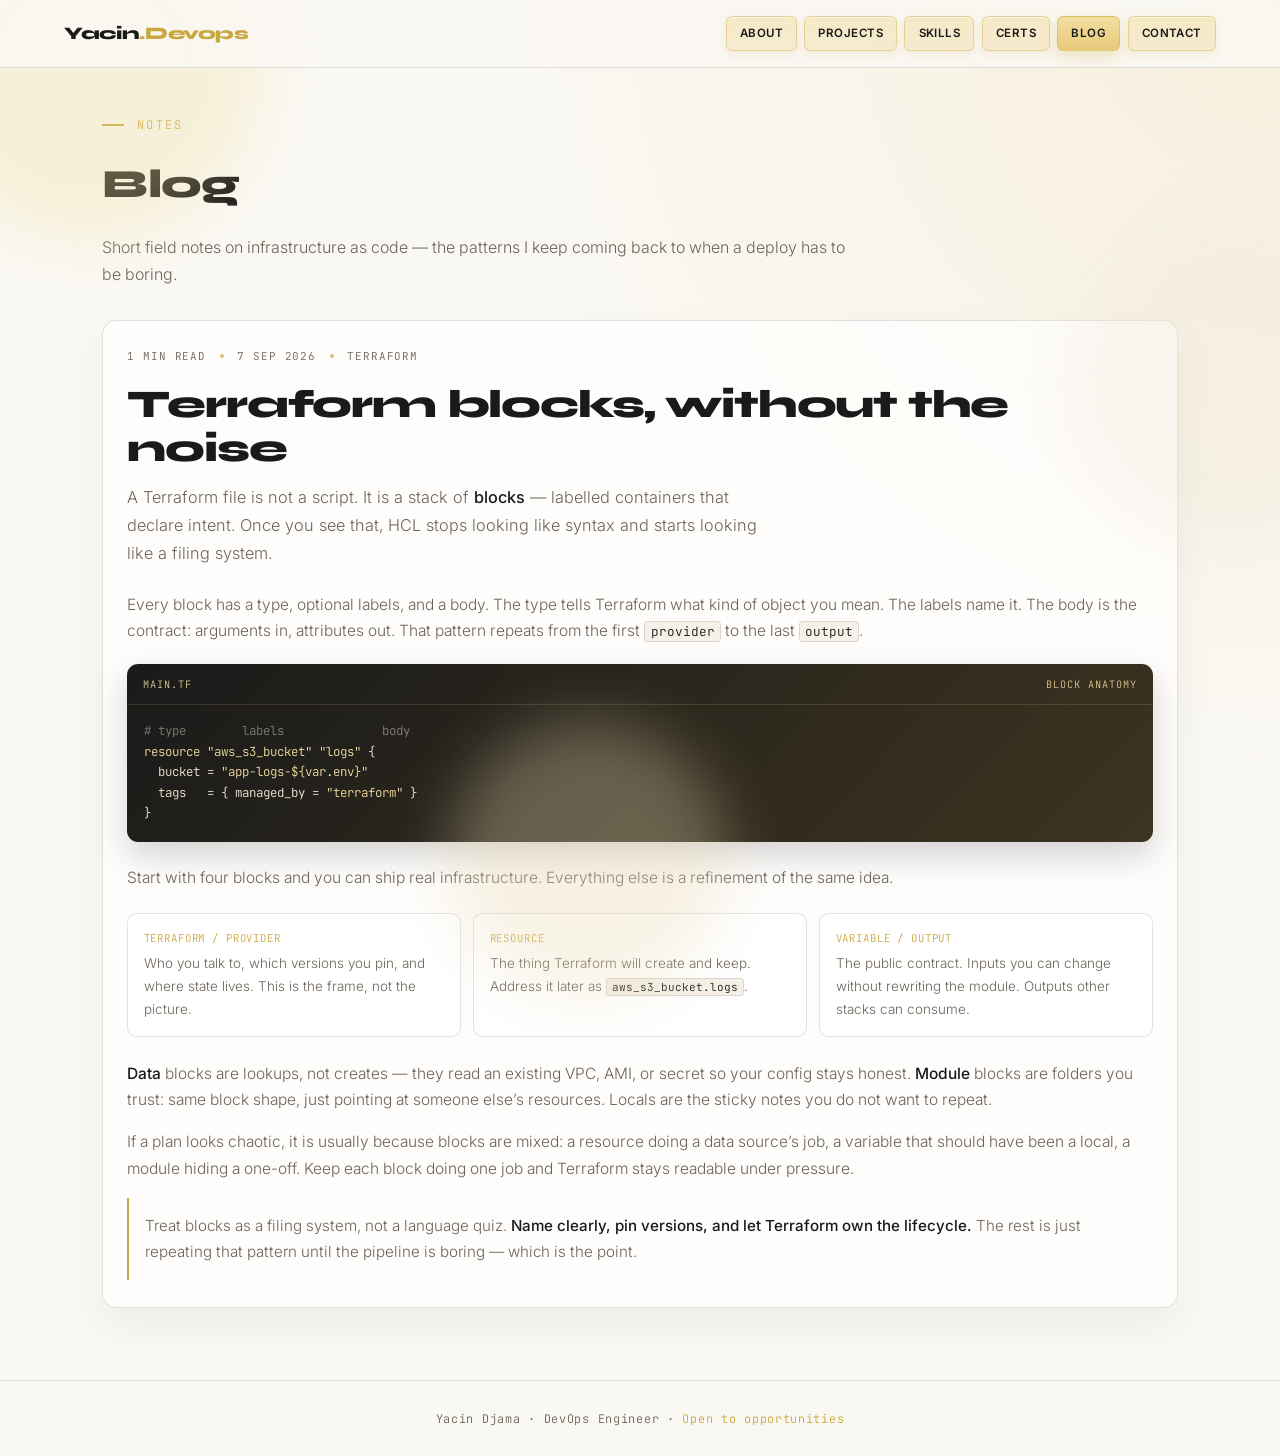
==== blog.html @ f0c5e713 "viewing" ====
<!DOCTYPE html>
<html lang="en">
<head>
<meta charset="UTF-8">
<meta name="viewport" content="width=device-width, initial-scale=1.0">
<title>Terraform Blocks | Yacin Djama</title>
<link rel="preconnect" href="https://fonts.googleapis.com">
<link href="https://fonts.googleapis.com/css2?family=Syne:wght@400;600;700;800&family=Inter:wght@300;400;500;600&family=JetBrains+Mono:wght@400;500&display=swap" rel="stylesheet">
<link rel="stylesheet" href="styles.css">
</head>
<body class="page-blog">

<div class="blob a"></div>
<div class="blob b"></div>
<div class="blob c"></div>

<nav>
  <a class="nav-logo" href="index.html">Yacin<span>.Devops</span></a>
  <ul class="nav-links">
    <li><a href="index.html#about">About</a></li>
    <li><a href="index.html#projects">Projects</a></li>
    <li><a href="index.html#skills">Skills</a></li>
    <li><a href="index.html#certs">Certs</a></li>
    <li><a href="blog.html" class="is-active">Blog</a></li>
    <li><a href="index.html#contact">Contact</a></li>
  </ul>
</nav>

<section id="page">
  <div class="section-inner">
    <div class="section-tag">Notes</div>
    <h2>Blog</h2>
    <p class="section-intro">Short field notes on infrastructure as code — the patterns I keep coming back to when a deploy has to be boring.</p>

    <article class="post-shell">
      <div class="blog-kicker">
        <span>1 min read</span>
        <span class="dot-sep" aria-hidden="true"></span>
        <span>7 Sep 2026</span>
        <span class="dot-sep" aria-hidden="true"></span>
        <span>Terraform</span>
      </div>

      <h1 class="post-title">Terraform blocks, without the noise</h1>
      <p class="post-lede">A Terraform file is not a script. It is a stack of <strong>blocks</strong> — labelled containers that declare intent. Once you see that, HCL stops looking like syntax and starts looking like a filing system.</p>

      <div class="post-body">
        <p>Every block has a type, optional labels, and a body. The type tells Terraform what kind of object you mean. The labels name it. The body is the contract: arguments in, attributes out. That pattern repeats from the first <code>provider</code> to the last <code>output</code>.</p>

        <div class="code-panel">
          <div class="code-panel-bar">
            <span>main.tf</span>
            <span>block anatomy</span>
          </div>
          <pre><span class="cmt"># type        labels              body</span>
<span class="kw">resource</span> <span class="str">"aws_s3_bucket"</span> <span class="str">"logs"</span> {
  bucket = <span class="str">"app-logs-${var.env}"</span>
  tags   = { managed_by = <span class="str">"terraform"</span> }
}</pre>
        </div>

        <p>Start with four blocks and you can ship real infrastructure. Everything else is a refinement of the same idea.</p>
      </div>

      <div class="block-grid">
        <div class="block-card">
          <div class="k">terraform / provider</div>
          <div class="v">Who you talk to, which versions you pin, and where state lives. This is the frame, not the picture.</div>
        </div>
        <div class="block-card">
          <div class="k">resource</div>
          <div class="v">The thing Terraform will create and keep. Address it later as <code>aws_s3_bucket.logs</code>.</div>
        </div>
        <div class="block-card">
          <div class="k">variable / output</div>
          <div class="v">The public contract. Inputs you can change without rewriting the module. Outputs other stacks can consume.</div>
        </div>
      </div>

      <div class="post-body">
        <p><strong>Data</strong> blocks are lookups, not creates — they read an existing VPC, AMI, or secret so your config stays honest. <strong>Module</strong> blocks are folders you trust: same block shape, just pointing at someone else’s resources. Locals are the sticky notes you do not want to repeat.</p>
        <p>If a plan looks chaotic, it is usually because blocks are mixed: a resource doing a data source’s job, a variable that should have been a local, a module hiding a one-off. Keep each block doing one job and Terraform stays readable under pressure.</p>
      </div>

      <p class="post-close">Treat blocks as a filing system, not a language quiz. <strong>Name clearly, pin versions, and let Terraform own the lifecycle.</strong> The rest is just repeating that pattern until the pipeline is boring — which is the point.</p>
    </article>
  </div>
</section>

<footer>
  <div>
    <span>Yacin Djama</span> · DevOps Engineer · <span class="footer-accent">Open to opportunities</span>
  </div>
</footer>

<script>
  const observer = new IntersectionObserver(entries => {
    entries.forEach(entry => {
      if (entry.isIntersecting) entry.target.classList.add('visible');
    });
  }, { threshold: 0.12 });

  document.querySelectorAll('.reveal').forEach(el => observer.observe(el));

  const onScroll = () => {
    const y = window.scrollY || 0;
    document.body.classList.toggle('scrolling', y > 18);
  };

  window.addEventListener('scroll', onScroll, { passive: true });
  onScroll();
</script>
</body>
</html>
---- styles.css ----
:root {
    --tan: #E8C97A;
    --tan-light: #F2DFA0;
    --tan-dark: #C9A840;
    --charcoal: #1A1A1A;
    --charcoal-mid: #2D2D2D;
    --charcoal-soft: #3D3D3D;
    --warm-white: #FAF8F3;
    --cream: #F5F0E8;
    --muted: #6B6459;
    --border: rgba(26,26,26,0.12);
    --border-tan: rgba(232,201,122,0.4);
  }

  * { margin: 0; padding: 0; box-sizing: border-box; }
  html { scroll-behavior: smooth; }

  body {
    background: radial-gradient(circle at top right, rgba(232,201,122,0.18), transparent 40%), var(--warm-white);
    color: var(--charcoal);
    font-family: 'Inter', sans-serif;
    font-weight: 300;
    line-height: 1.7;
    overflow-x: hidden;
  }

  body.scrolling nav {
    background: rgba(250,248,243,0.94);
    box-shadow: 0 10px 30px rgba(26,26,26,0.08);
  }

  .blob {
    position: fixed;
    z-index: 0;
    border-radius: 999px;
    filter: blur(30px);
    opacity: 0.32;
    pointer-events: none;
  }

  .blob.a {
    width: 340px;
    height: 340px;
    background: var(--tan-light);
    top: -100px;
    left: -80px;
  }

  .blob.b {
    width: 320px;
    height: 320px;
    background: #efe6d6;
    right: -110px;
    top: 25vh;
  }

  .blob.c {
    width: 280px;
    height: 280px;
    background: #ead9b2;
    bottom: -100px;
    left: 35%;
  }

  nav {
    position: fixed;
    top: 0;
    left: 0;
    right: 0;
    z-index: 100;
    display: flex;
    align-items: center;
    justify-content: space-between;
    padding: 1rem 4rem;
    background: rgba(250,248,243,0.88);
    backdrop-filter: none;
    border-bottom: 1px solid var(--border);
  }

  .nav-logo {
    font-family: 'Syne', sans-serif;
    font-size: 1.1rem;
    font-weight: 800;
    color: var(--charcoal);
    letter-spacing: -0.02em;
    text-decoration: none;
  }

  .nav-logo span { color: var(--tan-dark); }

  .nav-links a.is-active {
    background: linear-gradient(180deg, var(--tan-light), var(--tan));
    box-shadow: 0 6px 16px rgba(201,168,64,0.28);
  }

  .nav-links {
    display: flex;
    gap: 0.45rem;
    list-style: none;
    flex-wrap: wrap;
    justify-content: flex-end;
  }

  .nav-links a {
    display: inline-flex;
    align-items: center;
    color: var(--charcoal);
    text-decoration: none;
    font-size: 0.72rem;
    letter-spacing: 0.04em;
    text-transform: uppercase;
    font-weight: 600;
    padding: 0.42rem 0.82rem;
    white-space: nowrap;
    border-radius: 0.4rem;
    background: linear-gradient(180deg, rgba(242,223,160,0.55), rgba(232,201,122,0.28));
    border: 1px solid rgba(201,168,64,0.38);
    box-shadow: 0 3px 10px rgba(201,168,64,0.16), inset 0 1px 0 rgba(255,255,255,0.55);
    transition: background 0.2s, transform 0.2s, box-shadow 0.2s, color 0.2s;
  }

  .nav-links a:hover {
    background: linear-gradient(180deg, var(--tan-light), var(--tan));
    color: var(--charcoal);
    transform: translateY(-1px);
    box-shadow: 0 6px 16px rgba(201,168,64,0.28);
  }

  .nav-links a:focus-visible {
    outline: 2px solid var(--tan-dark);
    outline-offset: 2px;
  }

  #hero {
    position: relative;
    z-index: 1;
    min-height: 100vh;
    display: flex;
    align-items: center;
    padding: 0 8vw;
    padding-top: 5rem;
  }

  .hero-inner {
    display: grid;
    grid-template-columns: 1fr 420px;
    gap: 4rem;
    align-items: center;
    max-width: 1120px;
    width: 100%;
    margin: 0 auto;
  }

  .hero-tag,
  .section-tag {
    font-family: 'JetBrains Mono', monospace;
    font-size: 0.75rem;
    color: var(--tan-dark);
    letter-spacing: 0.18em;
    text-transform: uppercase;
    margin-bottom: 0.9rem;
    display: flex;
    align-items: center;
    gap: 0.8rem;
  }

  .hero-tag::before,
  .section-tag::before {
    content: '';
    width: 22px;
    height: 2px;
    background: var(--tan-dark);
  }

  h1 {
    font-family: 'Syne', sans-serif;
    font-size: clamp(3rem, 8vw, 6rem);
    font-weight: 800;
    line-height: 0.95;
    letter-spacing: -0.03em;
    margin-bottom: 1.4rem;
    color: var(--charcoal);
  }

  h1 .accent { color: var(--tan-dark); display: block; }

  .badge-open {
    display: inline-flex;
    align-items: center;
    gap: 0.55rem;
    background: linear-gradient(90deg, var(--tan), var(--tan-light));
    color: var(--charcoal);
    padding: 0.45rem 1.1rem;
    border-radius: 2rem;
    font-size: 0.72rem;
    font-weight: 600;
    letter-spacing: 0.07em;
    text-transform: uppercase;
    margin-bottom: 1.3rem;
    box-shadow: 0 10px 25px rgba(201, 168, 64, 0.28);
  }

  .badge-open .dot {
    width: 6px;
    height: 6px;
    background: var(--charcoal);
    border-radius: 50%;
    animation: blink 1.8s infinite;
  }

  @keyframes blink { 0%, 100% { opacity: 1; } 50% { opacity: 0.3; } }

  .hero-subtitle {
    font-size: 1rem;
    color: var(--muted);
    max-width: 520px;
    margin-bottom: 2rem;
  }

  .hero-subtitle strong { color: var(--charcoal); font-weight: 500; }

  .hero-ctas,
  .contact-links {
    display: flex;
    gap: 0.9rem;
    flex-wrap: wrap;
  }

  .btn-primary,
  .btn-ghost {
    display: inline-flex;
    align-items: center;
    gap: 0.5rem;
    padding: 0.8rem 1.7rem;
    border-radius: 0.35rem;
    text-decoration: none;
    font-size: 0.82rem;
    font-weight: 500;
    letter-spacing: 0.05em;
    transition: all 0.2s;
  }

  .btn-primary {
    background: var(--charcoal);
    color: var(--warm-white);
    border: 1.5px solid var(--charcoal);
  }

  .btn-primary:hover {
    background: var(--charcoal-soft);
    transform: translateY(-2px);
  }

  .btn-ghost {
    background: transparent;
    color: var(--charcoal);
    border: 1.5px solid var(--charcoal);
  }

  .btn-ghost:hover {
    background: var(--charcoal);
    color: var(--warm-white);
    transform: translateY(-2px);
  }

  .stats-row {
    display: grid;
    grid-template-columns: repeat(3, minmax(100px, 1fr));
    gap: 1rem;
    margin-top: 2.2rem;
    max-width: 560px;
    align-items: stretch;
  }

  .stat-item {
    min-height: 92px;
    padding: 0.95rem 1rem;
    background: rgba(255,255,255,0.74);
    border: 1px solid var(--border);
    border-radius: 0.6rem;
    display: flex;
    flex-direction: column;
    justify-content: center;
    align-items: flex-start;
  }

  .stat-item .number,
  .stat-card .number {
    font-family: 'Syne', sans-serif;
    font-size: 1.15rem;
    font-weight: 800;
    color: var(--charcoal);
    line-height: 1.3;
    letter-spacing: -0.01em;
  }

  .stat-item .number {
    font-family: 'Inter', sans-serif;
    font-size: 0.95rem;
    font-weight: 700;
    letter-spacing: 0;
  }

  .stat-item .label,
  .stat-card .label {
    font-size: 0.68rem;
    color: var(--muted);
    letter-spacing: 0.06em;
    text-transform: uppercase;
    font-weight: 500;
    margin-top: 0.38rem;
    line-height: 1.35;
  }

  .hero-photo-wrap { position: relative; }

  .hero-photo-frame {
    position: relative;
    width: 100%;
    aspect-ratio: 3 / 4;
    border-radius: 1rem;
    overflow: hidden;
    background: var(--cream);
    border: 3px solid var(--tan);
    box-shadow: 0 28px 70px rgba(26,26,26,0.15);
  }

  .hero-photo-frame img {
    width: 100%;
    height: 100%;
    object-fit: cover;
    object-position: center top;
    filter: saturate(0.9) contrast(1.03);
  }

  .hero-photo-badge {
    position: absolute;
    bottom: 0.85rem;
    left: 50%;
    transform: translateX(-50%);
    width: calc(100% - 1.6rem);
    text-align: center;
    background: rgba(26,26,26,0.72);
    color: var(--tan-light);
    padding: 0.48rem 0.7rem;
    border-radius: 0.4rem;
    font-family: 'Inter', sans-serif;
    font-size: 0.78rem;
    font-weight: 600;
    letter-spacing: 0.06em;
    text-transform: uppercase;
    line-height: 1.3;
    border: 1px solid rgba(232,201,122,0.28);
    box-shadow: 0 8px 22px rgba(26,26,26,0.22);
    backdrop-filter: blur(8px);
  }

  .hero-mosaic {
    margin-top: 1.7rem;
    max-width: 540px;
  }

  .mosaic-wide {
    background: linear-gradient(135deg, #1A1A1A 0%, #3D3420 100%);
    color: var(--warm-white);
    box-shadow: 0 14px 32px rgba(26,26,26,0.18);
    border-radius: 0.7rem;
    padding: 0.95rem 1rem;
  }

  .mosaic-wide > span {
    display: block;
    font-size: 0.62rem;
    letter-spacing: 0.14em;
    text-transform: uppercase;
    font-weight: 600;
    opacity: 0.72;
  }

  .mosaic-wide .hero-chips {
    display: flex;
    flex-wrap: wrap;
    gap: 0.4rem;
    margin-top: 0.7rem;
  }

  .hero-chips span {
    font-family: 'JetBrains Mono', monospace;
    font-size: 0.64rem;
    letter-spacing: 0.06em;
    text-transform: uppercase;
    font-weight: 500;
    padding: 0.28rem 0.55rem;
    border-radius: 0.32rem;
    background: rgba(232,201,122,0.14);
    color: var(--tan-light);
    border: 1px solid rgba(232,201,122,0.28);
  }

  .hero-hook {
    margin-top: 1rem;
    padding-left: 0.9rem;
    border-left: 2px solid var(--tan-dark);
    color: var(--muted);
    font-size: 0.92rem;
    line-height: 1.55;
    max-width: 480px;
  }

  .hero-hook strong {
    color: var(--charcoal);
    font-weight: 500;
  }

  .divider {
    height: 1px;
    background: linear-gradient(90deg, transparent, var(--border), transparent);
    position: relative;
    z-index: 1;
  }

  .full-section {
    position: relative;
    z-index: 1;
    padding: 5.5rem 8vw;
    opacity: 0;
    transform: translateY(30px);
    transition: opacity 0.55s ease, transform 0.55s ease;
    will-change: opacity, transform;
  }

  .full-section::before {
    content: '';
    position: absolute;
    inset: 0;
    background: linear-gradient(180deg, rgba(255,255,255,0.22), rgba(255,255,255,0));
    opacity: 0;
    transition: opacity 0.7s ease;
    pointer-events: none;
  }

  .full-section.tan-bg { background: linear-gradient(180deg, #f4e7bf, var(--tan-light)); }
  .full-section.cream-bg { background: linear-gradient(180deg, #f7f2ea, var(--cream)); }
  .full-section.in-view {
    opacity: 1;
    transform: translateY(0);
  }

  .full-section.in-view::before { opacity: 1; }

  .section-inner {
    max-width: 1120px;
    margin: 0 auto;
  }

  h2 {
    font-family: 'Syne', sans-serif;
    font-size: clamp(1.8rem, 4vw, 2.5rem);
    font-weight: 800;
    letter-spacing: -0.02em;
    color: var(--charcoal);
    margin-bottom: 2rem;
  }

  .section-intro {
    max-width: 760px;
    color: var(--muted);
    margin-top: -1rem;
    margin-bottom: 2rem;
  }

  .about-grid {
    display: grid;
    grid-template-columns: 1fr 1fr;
    gap: 3rem;
    align-items: start;
  }

  .about-text {
    background: rgba(255,255,255,0.66);
    border: 1px solid var(--border);
    border-radius: 0.8rem;
    padding: 1.2rem;
  }

  .about-text p {
    color: var(--muted);
    margin-bottom: 1rem;
    font-size: 0.96rem;
  }

  .about-text p:last-child { margin-bottom: 0; }
  .about-text strong { color: var(--charcoal); font-weight: 500; }

  .about-stats {
    display: grid;
    grid-template-columns: 1fr 1fr;
    gap: 0.9rem;
  }

  .stat-card {
    background: white;
    border: 1px solid var(--border);
    border-radius: 0.6rem;
    padding: 1.15rem 1.2rem;
    border-left: 3px solid var(--tan);
    transition: transform 0.2s, box-shadow 0.2s;
  }

  .stat-card .number.coming-soon {
    font-family: 'Inter', sans-serif;
    font-size: 0.95rem;
    font-weight: 600;
    letter-spacing: 0.02em;
    text-transform: none;
  }

  .stat-card:hover {
    transform: translateY(-2px);
    box-shadow: 0 10px 25px rgba(26,26,26,0.08);
  }

  .timeline {
    margin-top: 2rem;
    display: grid;
    grid-template-columns: repeat(3, minmax(0, 1fr));
    gap: 0.8rem;
  }

  .timeline-item {
    padding: 0.95rem;
    border-radius: 0.6rem;
    border: 1px solid var(--border);
    background: white;
  }

  .timeline-item .k {
    font-family: 'JetBrains Mono', monospace;
    font-size: 0.67rem;
    letter-spacing: 0.08em;
    text-transform: uppercase;
    color: var(--tan-dark);
    margin-bottom: 0.3rem;
  }

  .timeline-item .v {
    font-size: 0.84rem;
    color: var(--muted);
  }

  .filter-row {
    display: flex;
    gap: 0.55rem;
    flex-wrap: wrap;
    margin-bottom: 1.8rem;
  }

  .filter-btn {
    background: white;
    border: 1.5px solid var(--border);
    color: var(--muted);
    padding: 0.38rem 0.95rem;
    border-radius: 0.3rem;
    font-size: 0.72rem;
    cursor: pointer;
    font-family: 'JetBrains Mono', monospace;
    letter-spacing: 0.06em;
    transition: all 0.2s;
    font-weight: 500;
  }

  .filter-btn.active,
  .filter-btn:hover {
    border-color: var(--charcoal);
    background: var(--charcoal);
    color: white;
  }

  .projects-grid {
    display: grid;
    grid-template-columns: repeat(2, minmax(0, 1fr));
    gap: 1.1rem;
  }

  .project-card {
    background: white;
    border: 1px solid var(--border);
    border-radius: 0.7rem;
    padding: 1.4rem;
    transition: all 0.2s;
    position: relative;
    overflow: hidden;
  }

  .project-card::after {
    content: '';
    position: absolute;
    bottom: 0;
    left: 0;
    right: 0;
    height: 3px;
    background: linear-gradient(90deg, var(--tan), var(--tan-dark));
    opacity: 0;
    transition: opacity 0.2s;
  }

  .project-card:hover {
    transform: translateY(-4px);
    box-shadow: 0 12px 36px rgba(26,26,26,0.08);
  }

  .project-card:hover::after { opacity: 1; }

  .project-card-header {
    display: flex;
    justify-content: space-between;
    align-items: flex-start;
    margin-bottom: 0.9rem;
  }

  .project-icon {
    width: 38px;
    height: 38px;
    background: var(--tan-light);
    border-radius: 0.4rem;
    display: flex;
    align-items: center;
    justify-content: center;
    font-size: 1.1rem;
  }

  .project-link {
    color: var(--muted);
    text-decoration: none;
    font-size: 0.72rem;
    font-family: 'JetBrains Mono', monospace;
    border: 1px solid var(--border);
    padding: 0.3rem 0.65rem;
    border-radius: 0.25rem;
    transition: all 0.2s;
  }

  .project-link:hover { color: var(--charcoal); border-color: var(--charcoal); }

  .project-title {
    font-family: 'Syne', sans-serif;
    font-size: 1.02rem;
    font-weight: 700;
    color: var(--charcoal);
    margin-bottom: 0.45rem;
  }

  .project-desc {
    font-size: 0.83rem;
    color: var(--muted);
    line-height: 1.65;
    margin-bottom: 0.75rem;
  }

  .project-tags,
  .skill-items {
    display: flex;
    flex-wrap: wrap;
    gap: 0.35rem;
  }

  .tag,
  .skill-item {
    font-family: 'JetBrains Mono', monospace;
    font-size: 0.67rem;
    color: var(--charcoal-soft);
    background: var(--cream);
    border: 1px solid var(--border);
    padding: 0.18rem 0.55rem;
    border-radius: 0.24rem;
    font-weight: 500;
  }

  .projects-highlights {
    margin-top: 1.3rem;
    display: grid;
    grid-template-columns: repeat(3, minmax(0, 1fr));
    gap: 0.8rem;
  }


  .highlight-card {
    background: linear-gradient(165deg, #fff 0%, #f8f2e5 100%);
    border: 1px solid var(--border);
    border-radius: 0.6rem;
    padding: 0.85rem;
  }

  .highlight-card strong {
    font-family: 'Syne', sans-serif;
    font-size: 1rem;
    color: var(--charcoal);
    display: block;
    margin-bottom: 0.2rem;
  }

  .highlight-card span {
    font-size: 0.74rem;
    color: var(--muted);
    text-transform: uppercase;
    letter-spacing: 0.07em;
  }

  .skills-grid {
    display: grid;
    grid-template-columns: repeat(auto-fill, minmax(220px, 1fr));
    gap: 1rem;
  }

  .skill-cat {
    background: white;
    border: 1px solid var(--border);
    border-radius: 0.6rem;
    padding: 1.1rem;
    transition: all 0.2s;
  }

  .skill-cat:hover { border-color: var(--tan); box-shadow: 0 10px 24px rgba(26,26,26,0.06); }

  .skill-cat-title {
    font-family: 'JetBrains Mono', monospace;
    font-size: 0.69rem;
    color: var(--tan-dark);
    letter-spacing: 0.1em;
    text-transform: uppercase;
    margin-bottom: 0.75rem;
    padding-bottom: 0.6rem;
    border-bottom: 1px solid var(--border);
    font-weight: 500;
  }

  .certs-grid {
    display: grid;
    grid-template-columns: repeat(auto-fill, minmax(260px, 1fr));
    gap: 1rem;
  }

  .cert-card {
    background: white;
    border: 1px solid var(--border);
    border-radius: 0.6rem;
    padding: 1.2rem;
    display: flex;
    gap: 0.9rem;
    align-items: flex-start;
    text-decoration: none;
    transition: all 0.2s;
  }

  .cert-card:hover {
    border-color: var(--tan);
    transform: translateY(-3px);
    box-shadow: 0 8px 26px rgba(26,26,26,0.08);
  }

  .cert-logo {
    width: 42px;
    height: 42px;
    border-radius: 0.4rem;
    background: var(--tan-light);
    display: flex;
    align-items: center;
    justify-content: center;
    font-size: 1.2rem;
    flex-shrink: 0;
  }

  .cert-name {
    font-family: 'Syne', sans-serif;
    font-size: 0.9rem;
    font-weight: 700;
    color: var(--charcoal);
    margin-bottom: 0.2rem;
  }

  .cert-issuer {
    font-size: 0.74rem;
    color: var(--muted);
    font-family: 'JetBrains Mono', monospace;
    margin-bottom: 0.45rem;
  }

  .cert-verify {
    font-size: 0.68rem;
    color: var(--tan-dark);
    font-family: 'JetBrains Mono', monospace;
    font-weight: 600;
    letter-spacing: 0.05em;
  }

  .cert-card-soon {
    cursor: default;
  }

  .cert-card-soon:hover {
    border-color: var(--border);
    transform: none;
    box-shadow: none;
  }

  .cert-name.coming-soon {
    font-family: 'Inter', sans-serif;
    font-size: 0.95rem;
    font-weight: 600;
    letter-spacing: 0.02em;
    margin-bottom: 0;
  }

  .contact-inner {
    text-align: center;
    max-width: 760px;
    margin: 0 auto;
    background: rgba(255,255,255,0.45);
    border: 1px solid rgba(26,26,26,0.1);
    border-radius: 1rem;
    padding: 2rem 1.2rem;
  }

  .contact-inner .section-tag {
    justify-content: center;
  }

  .contact-desc {
    color: var(--muted);
    font-size: 0.98rem;
    margin: 1rem auto 2rem;
    line-height: 1.8;
    max-width: 600px;
  }

  .contact-mini {
    margin-top: 1.6rem;
    display: grid;
    grid-template-columns: repeat(3, minmax(0, 1fr));
    gap: 0.6rem;
  }

  .contact-mini div {
    background: rgba(255,255,255,0.7);
    border: 1px solid var(--border);
    border-radius: 0.5rem;
    padding: 0.75rem 0.7rem;
    font-size: 0.8rem;
    line-height: 1.45;
    color: var(--muted);
  }

  footer {
    position: relative;
    z-index: 1;
    display: flex;
    flex-direction: column;
    align-items: center;
    gap: 0.55rem;
    text-align: center;
    padding: 1.7rem;
    border-top: 1px solid var(--border);
    color: var(--muted);
    font-size: 0.74rem;
    font-family: 'JetBrains Mono', monospace;
    letter-spacing: 0.06em;
    background: var(--warm-white);
  }

  .footer-accent { color: var(--tan-dark); }

  .visit-counter {
    display: none;
    align-items: center;
    gap: 0.45rem;
    color: var(--muted);
    opacity: 0.78;
    font-size: 0.66rem;
    letter-spacing: 0.14em;
    text-transform: lowercase;
    white-space: nowrap;
  }

  .visit-counter.is-on { display: inline-flex; }

  .visit-counter::before {
    content: '';
    width: 14px;
    height: 1px;
    background: var(--tan-dark);
    opacity: 0.75;
  }

  .visit-num {
    color: var(--tan-dark);
    font-weight: 500;
    letter-spacing: 0.1em;
    font-variant-numeric: tabular-nums;
  }

  @keyframes fadeUp {
    from { opacity: 0; transform: translateY(16px); }
    to { opacity: 1; transform: translateY(0); }
  }

  .reveal {
    opacity: 0;
    transform: translateY(18px);
    transition: opacity 0.4s ease, transform 0.4s ease;
    transition-delay: var(--reveal-delay, 0ms);
    will-change: opacity, transform;
  }

  .reveal.visible {
    opacity: 1;
    transform: translateY(0);
  }

  @media (max-width: 980px) {
    nav { padding: 0.9rem 1.4rem; }
    .nav-links { gap: 0.32rem; max-width: 62%; }
    .nav-links a { padding: 0.38rem 0.62rem; font-size: 0.66rem; letter-spacing: 0.04em; }
    #hero, .full-section { padding-left: 1.4rem; padding-right: 1.4rem; }
    .hero-inner { grid-template-columns: 1fr; }
    #hero { padding-top: 6rem; }
    .hero-photo-wrap {
      display: block;
      max-width: 320px;
      width: 100%;
      margin: 0.8rem auto 0;
    }
    .hero-photo-frame { aspect-ratio: 4 / 5; }
    .hero-photo-frame img { object-position: center 20%; }
    .hero-photo-badge {
      left: 50%;
      bottom: 0.65rem;
      width: calc(100% - 1.2rem);
      font-size: 0.72rem;
      letter-spacing: 0.06em;
      padding: 0.4rem 0.55rem;
    }
    .about-grid { grid-template-columns: 1fr; gap: 1.2rem; }
    .timeline,
    .projects-highlights,
    .projects-grid,
    .contact-mini { grid-template-columns: 1fr; }
    .stats-row {
      grid-template-columns: 1fr 1fr;
      gap: 0.7rem;
    }
    .stat-item {
      min-height: 78px;
      padding: 0.75rem;
    }
  }

  @media (max-width: 560px) {
    nav { padding: 0.75rem 0.9rem; gap: 0.6rem; }
    .nav-logo { font-size: 0.95rem; }
    .nav-links { max-width: 100%; justify-content: flex-start; }
    .stats-row { grid-template-columns: 1fr; }
    .stat-item {
      min-height: auto;
      padding: 0.7rem 0.75rem;
    }
    .hero-photo-wrap {
      max-width: 270px;
      margin-top: 0.65rem;
    }
    .hero-photo-frame { border-width: 2px; }
  }

  .page-blog #page {
    min-height: auto;
    padding: 7.2rem 8vw 4.5rem;
    display: block;
  }

  .blog-kicker {
    display: flex;
    flex-wrap: wrap;
    gap: 0.45rem 0.85rem;
    align-items: center;
    margin-bottom: 1.1rem;
    font-family: 'JetBrains Mono', monospace;
    font-size: 0.68rem;
    letter-spacing: 0.08em;
    text-transform: uppercase;
    color: var(--muted);
  }

  .blog-kicker .dot-sep {
    width: 4px;
    height: 4px;
    border-radius: 50%;
    background: var(--tan-dark);
    opacity: 0.7;
  }

  .post-shell {
    background: rgba(255,255,255,0.72);
    border: 1px solid var(--border);
    border-radius: 0.9rem;
    padding: 1.6rem 1.5rem 1.7rem;
    box-shadow: 0 18px 40px rgba(26,26,26,0.05);
  }

  .post-title {
    font-family: 'Syne', sans-serif;
    font-size: clamp(1.7rem, 4vw, 2.45rem);
    font-weight: 800;
    letter-spacing: -0.03em;
    line-height: 1.12;
    margin-bottom: 0.85rem;
  }

  .post-lede {
    color: var(--muted);
    font-size: 1.02rem;
    max-width: 640px;
    margin-bottom: 1.5rem;
  }

  .post-lede strong {
    color: var(--charcoal);
    font-weight: 500;
  }

  .post-body p {
    color: var(--muted);
    font-size: 0.97rem;
    margin-bottom: 1rem;
  }

  .post-body code,
  .block-card code {
    font-family: 'JetBrains Mono', monospace;
    font-size: 0.82em;
    background: var(--cream);
    border: 1px solid var(--border);
    padding: 0.08rem 0.32rem;
    border-radius: 0.22rem;
    color: var(--charcoal);
  }

  .post-body strong {
    color: var(--charcoal);
    font-weight: 500;
  }

  .code-panel {
    margin: 1.25rem 0 1.4rem;
    background: linear-gradient(135deg, #1A1A1A 0%, #3D3420 100%);
    color: var(--warm-white);
    border-radius: 0.7rem;
    overflow: hidden;
    box-shadow: 0 14px 32px rgba(26,26,26,0.18);
  }

  .code-panel-bar {
    display: flex;
    justify-content: space-between;
    align-items: center;
    padding: 0.7rem 0.95rem;
    border-bottom: 1px solid rgba(232,201,122,0.18);
    font-family: 'JetBrains Mono', monospace;
    font-size: 0.64rem;
    letter-spacing: 0.1em;
    text-transform: uppercase;
    color: var(--tan-light);
    opacity: 0.88;
  }

  .code-panel pre {
    margin: 0;
    padding: 1rem 1.05rem 1.15rem;
    overflow-x: auto;
    font-family: 'JetBrains Mono', monospace;
    font-size: 0.78rem;
    line-height: 1.65;
    color: #f3ead4;
  }

  .code-panel .kw { color: var(--tan-light); }
  .code-panel .str { color: #f2dfa0; }
  .code-panel .cmt { color: rgba(245,240,232,0.45); }

  .block-grid {
    display: grid;
    grid-template-columns: repeat(3, minmax(0, 1fr));
    gap: 0.8rem;
    margin: 1.35rem 0 1.5rem;
  }

  .block-card {
    padding: 0.95rem;
    border-radius: 0.6rem;
    border: 1px solid var(--border);
    background: white;
  }

  .block-card .k {
    font-family: 'JetBrains Mono', monospace;
    font-size: 0.67rem;
    letter-spacing: 0.08em;
    text-transform: uppercase;
    color: var(--tan-dark);
    margin-bottom: 0.3rem;
  }

  .block-card .v {
    font-size: 0.84rem;
    color: var(--muted);
  }

  .post-close {
    margin-top: 0.2rem;
    padding: 0.95rem 1rem;
    border-left: 2px solid var(--tan-dark);
    color: var(--muted);
    font-size: 0.95rem;
  }

  .post-close strong {
    color: var(--charcoal);
    font-weight: 500;
  }

  @media (max-width: 980px) {
    .page-blog #page { padding-left: 1.4rem; padding-right: 1.4rem; }
    .block-grid { grid-template-columns: 1fr; }
  }

  @media (prefers-reduced-motion: reduce) {
    html { scroll-behavior: auto; }
    *, *::before, *::after {
      animation: none !important;
      transition: none !important;
    }
  }
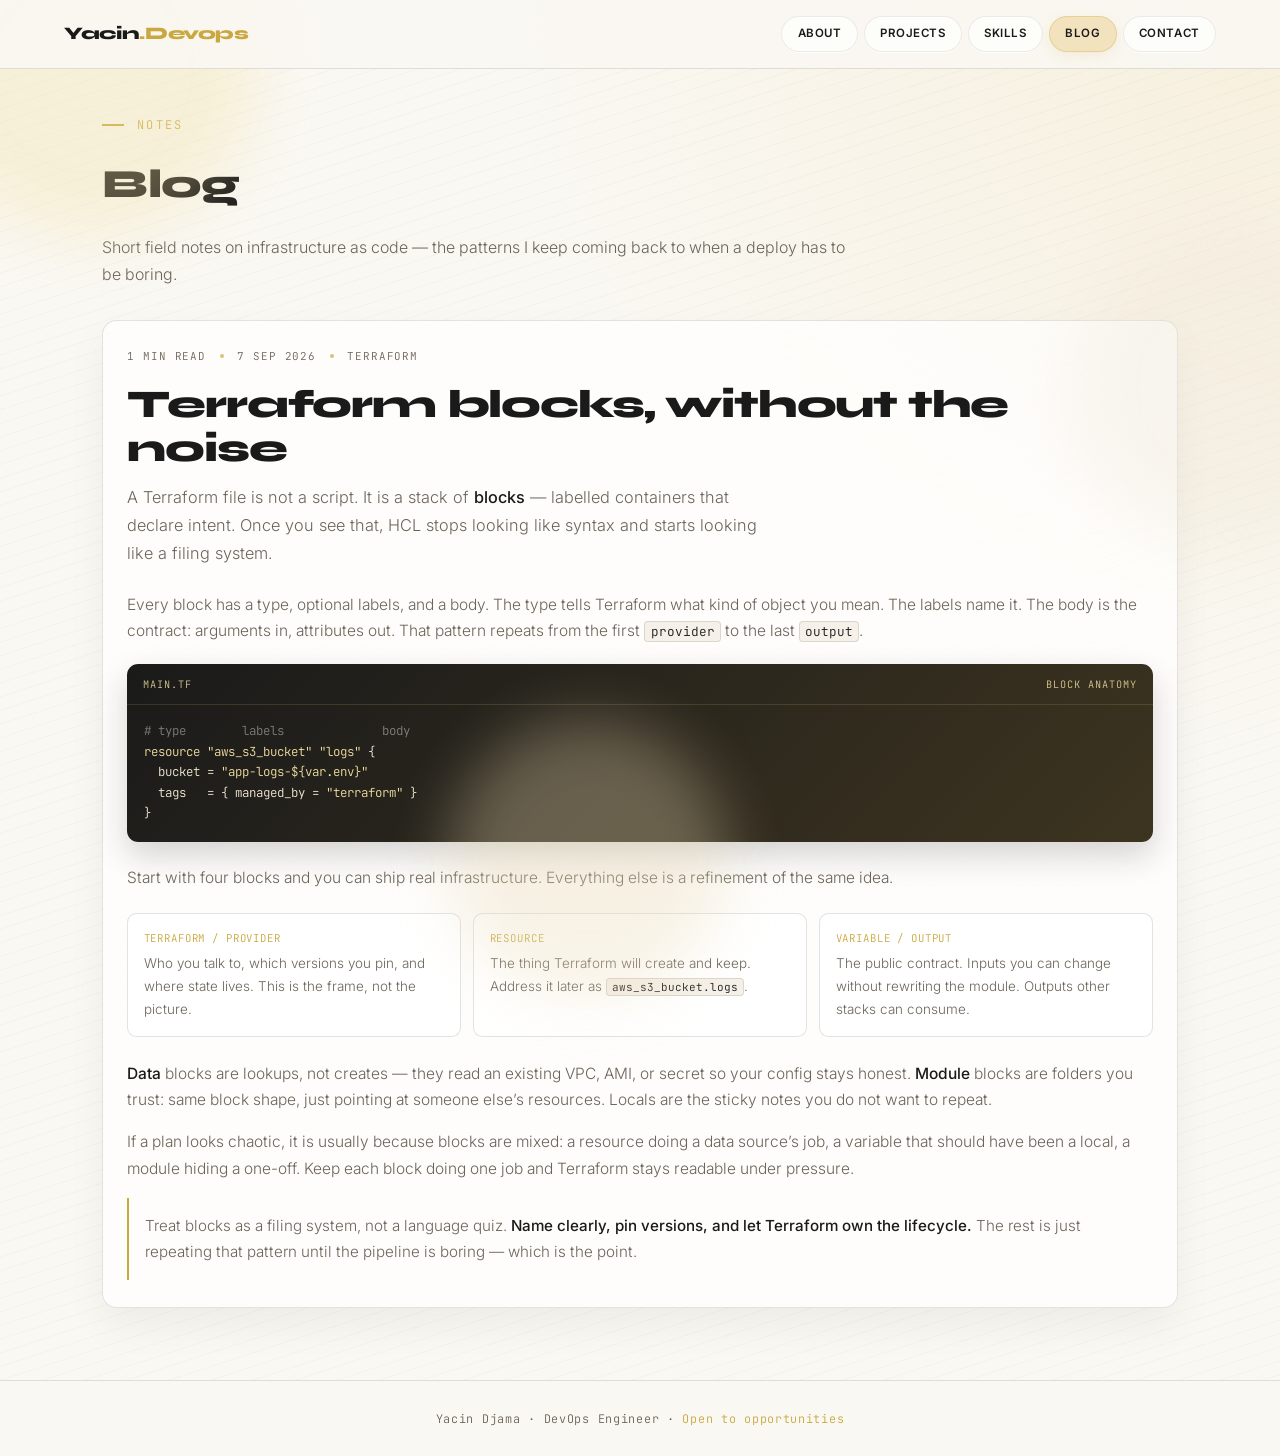
==== commit 68092c2e: "huge update on web" ====
--- a/blog.html
+++ b/blog.html
@@ -7,6 +7,7 @@
 <link rel="preconnect" href="https://fonts.googleapis.com">
 <link href="https://fonts.googleapis.com/css2?family=Syne:wght@400;600;700;800&family=Inter:wght@300;400;500;600&family=JetBrains+Mono:wght@400;500&display=swap" rel="stylesheet">
 <link rel="stylesheet" href="styles.css">
+<script src="site.js"></script>
 </head>
 <body class="page-blog">
 
@@ -20,7 +21,6 @@
     <li><a href="index.html#about">About</a></li>
     <li><a href="index.html#projects">Projects</a></li>
     <li><a href="index.html#skills">Skills</a></li>
-    <li><a href="index.html#certs">Certs</a></li>
     <li><a href="blog.html" class="is-active">Blog</a></li>
     <li><a href="index.html#contact">Contact</a></li>
   </ul>
@@ -109,6 +109,7 @@
 
   window.addEventListener('scroll', onScroll, { passive: true });
   onScroll();
+  YD.trackPage('blog');
 </script>
 </body>
 </html>
--- a/styles.css
+++ b/styles.css
@@ -15,8 +15,15 @@
   * { margin: 0; padding: 0; box-sizing: border-box; }
   html { scroll-behavior: smooth; }
 
+  html.page-analytics:not(.is-owner) body {
+    visibility: hidden;
+  }
+
   body {
-    background: radial-gradient(circle at top right, rgba(232,201,122,0.18), transparent 40%), var(--warm-white);
+    background:
+      repeating-linear-gradient(-18deg, transparent 0 12px, rgba(26,26,26,0.025) 12px 13px),
+      radial-gradient(circle at top right, rgba(232,201,122,0.18), transparent 40%),
+      var(--warm-white);
     color: var(--charcoal);
     font-family: 'Inter', sans-serif;
     font-weight: 300;
@@ -71,12 +78,69 @@
     display: flex;
     align-items: center;
     justify-content: space-between;
+    gap: 0.7rem;
     padding: 1rem 4rem;
     background: rgba(250,248,243,0.88);
     backdrop-filter: none;
     border-bottom: 1px solid var(--border);
   }
 
+  .nav-analytics {
+    display: none;
+    margin-right: auto;
+    align-items: center;
+    background: #c62828;
+    color: #fff8f6;
+    text-decoration: none;
+    font-size: 0.7rem;
+    font-weight: 700;
+    letter-spacing: 0.08em;
+    text-transform: uppercase;
+    padding: 0.46rem 0.9rem;
+    border-radius: 999px;
+    border: 1px solid #9b1c1c;
+    box-shadow: 0 8px 18px rgba(198, 40, 40, 0.28);
+    animation: analyticsPulse 2.4s ease-in-out infinite;
+  }
+
+  html.is-owner .nav-analytics { display: inline-flex; }
+
+  .nav-analytics:hover {
+    background: #b71c1c;
+    transform: translateY(-1px);
+  }
+
+  @keyframes analyticsPulse {
+    0%, 100% { box-shadow: 0 8px 18px rgba(198, 40, 40, 0.28); }
+    50% { box-shadow: 0 10px 26px rgba(198, 40, 40, 0.48); }
+  }
+
+  .nav-toggle {
+    display: none;
+    width: 42px;
+    height: 42px;
+    border: 1px solid var(--border);
+    border-radius: 0.7rem;
+    background: rgba(255,255,255,0.72);
+    flex-direction: column;
+    justify-content: center;
+    align-items: center;
+    gap: 5px;
+    cursor: pointer;
+  }
+
+  .nav-toggle span {
+    width: 16px;
+    height: 1.5px;
+    background: var(--charcoal);
+    border-radius: 2px;
+    transition: transform 0.25s ease, opacity 0.25s ease;
+  }
+
+  nav.is-open .nav-toggle span:nth-child(1) { transform: translateY(6.5px) rotate(45deg); }
+  nav.is-open .nav-toggle span:nth-child(2) { opacity: 0; }
+  nav.is-open .nav-toggle span:nth-child(3) { transform: translateY(-6.5px) rotate(-45deg); }
+
   .nav-logo {
     font-family: 'Syne', sans-serif;
     font-size: 1.1rem;
@@ -89,13 +153,14 @@
   .nav-logo span { color: var(--tan-dark); }
 
   .nav-links a.is-active {
-    background: linear-gradient(180deg, var(--tan-light), var(--tan));
-    box-shadow: 0 6px 16px rgba(201,168,64,0.28);
+    background: rgba(232,201,122,0.42);
+    border-color: rgba(201,168,64,0.32);
+    box-shadow: 0 4px 14px rgba(201,168,64,0.14);
   }
 
   .nav-links {
     display: flex;
-    gap: 0.45rem;
+    gap: 0.38rem;
     list-style: none;
     flex-wrap: wrap;
     justify-content: flex-end;
@@ -107,23 +172,24 @@
     color: var(--charcoal);
     text-decoration: none;
     font-size: 0.72rem;
-    letter-spacing: 0.04em;
+    letter-spacing: 0.05em;
     text-transform: uppercase;
     font-weight: 600;
-    padding: 0.42rem 0.82rem;
+    padding: 0.46rem 0.95rem;
     white-space: nowrap;
-    border-radius: 0.4rem;
-    background: linear-gradient(180deg, rgba(242,223,160,0.55), rgba(232,201,122,0.28));
-    border: 1px solid rgba(201,168,64,0.38);
-    box-shadow: 0 3px 10px rgba(201,168,64,0.16), inset 0 1px 0 rgba(255,255,255,0.55);
-    transition: background 0.2s, transform 0.2s, box-shadow 0.2s, color 0.2s;
+    border-radius: 999px;
+    background: rgba(255,255,255,0.62);
+    border: 1px solid rgba(26,26,26,0.08);
+    box-shadow: 0 1px 0 rgba(255,255,255,0.8);
+    transition: background 0.28s ease, border-color 0.28s ease, box-shadow 0.28s ease, transform 0.28s ease, color 0.28s ease;
   }
 
   .nav-links a:hover {
-    background: linear-gradient(180deg, var(--tan-light), var(--tan));
+    background: rgba(232,201,122,0.38);
+    border-color: rgba(201,168,64,0.28);
     color: var(--charcoal);
     transform: translateY(-1px);
-    box-shadow: 0 6px 16px rgba(201,168,64,0.28);
+    box-shadow: 0 8px 18px rgba(201,168,64,0.16);
   }
 
   .nav-links a:focus-visible {
@@ -143,13 +209,20 @@
 
   .hero-inner {
     display: grid;
-    grid-template-columns: 1fr 420px;
-    gap: 4rem;
+    grid-template-columns: minmax(0, 1fr) 420px;
+    grid-template-areas:
+      "copy photo"
+      "rest photo";
+    gap: 1.15rem 4rem;
     align-items: center;
     max-width: 1120px;
     width: 100%;
     margin: 0 auto;
   }
+
+  .hero-copy { grid-area: copy; }
+  .hero-photo-wrap { grid-area: photo; }
+  .hero-rest { grid-area: rest; }
 
   .hero-tag,
   .section-tag {
@@ -267,7 +340,7 @@
     display: grid;
     grid-template-columns: repeat(3, minmax(100px, 1fr));
     gap: 1rem;
-    margin-top: 2.2rem;
+    margin-top: 0.35rem;
     max-width: 560px;
     align-items: stretch;
   }
@@ -313,6 +386,76 @@
   }
 
   .hero-photo-wrap { position: relative; }
+
+  .hero-blog-cue {
+    position: absolute;
+    top: 0.7rem;
+    right: 0.55rem;
+    z-index: 3;
+    display: flex;
+    flex-direction: column;
+    align-items: flex-end;
+    gap: 0.15rem;
+    text-decoration: none;
+    color: var(--charcoal);
+    filter: drop-shadow(0 8px 16px rgba(26,26,26,0.18));
+  }
+
+  .hero-blog-cue svg {
+    width: 92px;
+    height: 72px;
+    margin-right: 1.4rem;
+    transform-origin: 20% 80%;
+    animation: cueWiggle 2.8s ease-in-out infinite;
+  }
+
+  .hero-blog-cue path {
+    fill: none;
+    stroke: #1a1a1a;
+    stroke-width: 2.4;
+    stroke-linecap: round;
+    stroke-linejoin: round;
+    stroke-dasharray: 180;
+    stroke-dashoffset: 180;
+    animation: cueDraw 1.6s ease forwards, cuePulse 2.8s 1.6s ease-in-out infinite;
+  }
+
+  .cue-label {
+    background: #fff8e8;
+    border: 1.5px solid var(--charcoal);
+    border-radius: 999px;
+    padding: 0.38rem 0.78rem;
+    font-family: 'Syne', sans-serif;
+    font-size: 0.78rem;
+    font-weight: 800;
+    letter-spacing: 0.02em;
+    box-shadow: 0 8px 18px rgba(26,26,26,0.12);
+  }
+
+  .cue-sub {
+    font-family: 'JetBrains Mono', monospace;
+    font-size: 0.58rem;
+    letter-spacing: 0.08em;
+    text-transform: uppercase;
+    color: var(--charcoal);
+    background: rgba(250,248,243,0.92);
+    padding: 0.18rem 0.5rem;
+    border-radius: 999px;
+  }
+
+  @keyframes cueDraw {
+    to { stroke-dashoffset: 0; }
+  }
+
+  @keyframes cueWiggle {
+    0%, 100% { transform: rotate(-8deg); }
+    50% { transform: rotate(-2deg); }
+  }
+
+  @keyframes cuePulse {
+    0%, 100% { opacity: 1; }
+    50% { opacity: 0.72; }
+  }
 
   .hero-photo-frame {
     position: relative;
@@ -335,6 +478,7 @@
 
   .hero-photo-badge {
     position: absolute;
+    z-index: 2;
     bottom: 0.85rem;
     left: 50%;
     transform: translateX(-50%);
@@ -700,10 +844,11 @@
   }
 
   .highlight-card span {
-    font-size: 0.74rem;
-    color: var(--muted);
-    text-transform: uppercase;
-    letter-spacing: 0.07em;
+    font-size: 0.78rem;
+    color: var(--muted);
+    letter-spacing: 0.01em;
+    line-height: 1.45;
+    text-transform: none;
   }
 
   .skills-grid {
@@ -917,57 +1062,129 @@
   }
 
   @media (max-width: 980px) {
-    nav { padding: 0.9rem 1.4rem; }
-    .nav-links { gap: 0.32rem; max-width: 62%; }
-    .nav-links a { padding: 0.38rem 0.62rem; font-size: 0.66rem; letter-spacing: 0.04em; }
-    #hero, .full-section { padding-left: 1.4rem; padding-right: 1.4rem; }
-    .hero-inner { grid-template-columns: 1fr; }
-    #hero { padding-top: 6rem; }
+    nav { padding: 0.75rem 1rem; }
+    .nav-toggle { display: flex; }
+    .nav-analytics {
+      margin-right: 0.4rem;
+      padding: 0.4rem 0.7rem;
+      font-size: 0.62rem;
+    }
+    .nav-links {
+      display: none;
+      position: absolute;
+      top: calc(100% + 1px);
+      left: 0;
+      right: 0;
+      max-width: none;
+      flex-direction: column;
+      align-items: stretch;
+      gap: 0.45rem;
+      padding: 0.85rem 1rem 1rem;
+      background: rgba(250,248,243,0.97);
+      border-bottom: 1px solid var(--border);
+      box-shadow: 0 16px 30px rgba(26,26,26,0.08);
+    }
+    nav.is-open .nav-links { display: flex; }
+    .nav-links a {
+      justify-content: center;
+      padding: 0.72rem 0.9rem;
+      font-size: 0.78rem;
+    }
+
+    #hero {
+      min-height: auto;
+      padding: 5.4rem 1.15rem 2.1rem;
+    }
+    .full-section { padding: 3.4rem 1.15rem; }
+
+    .hero-inner {
+      grid-template-columns: minmax(0, 1fr) minmax(132px, 38%);
+      grid-template-areas:
+        "copy photo"
+        "rest rest";
+      gap: 0.85rem 0.9rem;
+      align-items: start;
+    }
+
+    h1 {
+      font-size: clamp(2.35rem, 11vw, 3.15rem);
+      margin-bottom: 0.7rem;
+    }
+    .hero-tag { margin-bottom: 0.55rem; }
+    .badge-open {
+      margin-bottom: 0.75rem;
+      padding: 0.38rem 0.85rem;
+      font-size: 0.66rem;
+    }
+    .hero-subtitle {
+      font-size: 0.9rem;
+      margin-bottom: 1.1rem;
+      line-height: 1.55;
+    }
+    .hero-ctas { gap: 0.55rem; }
+    .btn-primary, .btn-ghost {
+      padding: 0.68rem 1.05rem;
+      font-size: 0.76rem;
+    }
+
     .hero-photo-wrap {
-      display: block;
-      max-width: 320px;
+      max-width: none;
       width: 100%;
-      margin: 0.8rem auto 0;
-    }
-    .hero-photo-frame { aspect-ratio: 4 / 5; }
-    .hero-photo-frame img { object-position: center 20%; }
+      margin: 0;
+    }
+    .hero-photo-frame {
+      aspect-ratio: 3 / 4;
+      border-width: 2px;
+      border-radius: 0.85rem;
+      box-shadow: 0 16px 36px rgba(26,26,26,0.14);
+    }
     .hero-photo-badge {
       left: 50%;
-      bottom: 0.65rem;
-      width: calc(100% - 1.2rem);
-      font-size: 0.72rem;
-      letter-spacing: 0.06em;
-      padding: 0.4rem 0.55rem;
-    }
-    .about-grid { grid-template-columns: 1fr; gap: 1.2rem; }
+      bottom: 0.45rem;
+      width: calc(100% - 0.8rem);
+      font-size: 0.58rem;
+      letter-spacing: 0.05em;
+      padding: 0.28rem 0.4rem;
+    }
+    .hero-blog-cue { top: 0.4rem; right: 0.25rem; }
+    .hero-blog-cue svg { width: 58px; height: 46px; margin-right: 0.7rem; }
+    .cue-label { font-size: 0.64rem; padding: 0.28rem 0.55rem; }
+    .cue-sub { display: none; }
+
+    .hero-mosaic { margin-top: 1rem; max-width: none; }
+    .stats-row {
+      grid-template-columns: repeat(3, minmax(0, 1fr));
+      gap: 0.5rem;
+      max-width: none;
+    }
+    .stat-item {
+      min-height: 72px;
+      padding: 0.65rem 0.55rem;
+    }
+    .stat-item .number { font-size: 0.78rem; }
+
+    .about-grid { grid-template-columns: 1fr; gap: 1rem; }
     .timeline,
     .projects-highlights,
     .projects-grid,
-    .contact-mini { grid-template-columns: 1fr; }
-    .stats-row {
-      grid-template-columns: 1fr 1fr;
-      gap: 0.7rem;
-    }
-    .stat-item {
-      min-height: 78px;
-      padding: 0.75rem;
-    }
+    .contact-mini,
+    .analytics-kpis,
+    .analytics-head { grid-template-columns: 1fr; }
+    .page-blog #page { padding: 6.2rem 1.15rem 3rem; }
   }
 
   @media (max-width: 560px) {
-    nav { padding: 0.75rem 0.9rem; gap: 0.6rem; }
-    .nav-logo { font-size: 0.95rem; }
-    .nav-links { max-width: 100%; justify-content: flex-start; }
+    nav { padding: 0.65rem 0.85rem; }
+    .nav-logo { font-size: 0.92rem; }
+    .hero-inner {
+      grid-template-columns: minmax(0, 1fr) 118px;
+      gap: 0.75rem 0.7rem;
+    }
+    .hero-copy .hero-ctas a { flex: 1 1 auto; justify-content: center; }
     .stats-row { grid-template-columns: 1fr; }
-    .stat-item {
-      min-height: auto;
-      padding: 0.7rem 0.75rem;
-    }
-    .hero-photo-wrap {
-      max-width: 270px;
-      margin-top: 0.65rem;
-    }
+    .stat-item { min-height: auto; padding: 0.7rem 0.8rem; }
     .hero-photo-frame { border-width: 2px; }
+    .contact-inner { padding: 1.4rem 0.9rem; }
   }
 
   .page-blog #page {
@@ -1126,9 +1343,94 @@
     font-weight: 500;
   }
 
+  .analytics-page {
+    position: relative;
+    z-index: 1;
+    padding: 7.2rem 8vw 4.5rem;
+  }
+
+  .analytics-panel {
+    background: rgba(255,255,255,0.74);
+    border: 1px solid var(--border);
+    border-radius: 0.9rem;
+    padding: 1.35rem 1.25rem 1.15rem;
+    margin-bottom: 1.15rem;
+    box-shadow: 0 18px 40px rgba(26,26,26,0.05);
+  }
+
+  .analytics-head {
+    display: grid;
+    grid-template-columns: minmax(0, 1fr) auto;
+    gap: 1rem;
+    align-items: end;
+    margin-bottom: 1rem;
+  }
+
+  .analytics-title {
+    font-family: 'Syne', sans-serif;
+    font-size: 1.35rem;
+    font-weight: 800;
+    letter-spacing: -0.02em;
+    margin-top: 0.15rem;
+  }
+
+  .analytics-kpis {
+    display: grid;
+    grid-template-columns: repeat(2, minmax(140px, 1fr));
+    gap: 0.7rem;
+  }
+
+  .analytics-kpis .stat-card { min-width: 150px; }
+
+  .chart-wrap {
+    overflow-x: auto;
+    border: 1px solid var(--border);
+    border-radius: 0.7rem;
+    background: linear-gradient(180deg, #fffdf8, #f7f1e4);
+    padding: 0.4rem 0.2rem 0;
+  }
+
+  .visit-chart {
+    display: block;
+    width: 100%;
+    min-width: 520px;
+    height: 260px;
+  }
+
+  .chart-grid {
+    stroke: rgba(26,26,26,0.08);
+    stroke-width: 1;
+  }
+
+  .chart-area {
+    fill: rgba(232,201,122,0.32);
+  }
+
+  .chart-line {
+    fill: none;
+    stroke: #c9a840;
+    stroke-width: 2.4;
+    stroke-linecap: round;
+    stroke-linejoin: round;
+  }
+
+  .chart-dot { fill: #1a1a1a; }
+
+  .chart-x,
+  .chart-y {
+    fill: #6b6459;
+    font-size: 11px;
+    font-family: 'JetBrains Mono', monospace;
+  }
+
+  .chart-x { text-anchor: middle; }
+  .chart-y { text-anchor: end; }
+
   @media (max-width: 980px) {
-    .page-blog #page { padding-left: 1.4rem; padding-right: 1.4rem; }
+    .page-blog #page,
+    .analytics-page { padding-left: 1.15rem; padding-right: 1.15rem; }
     .block-grid { grid-template-columns: 1fr; }
+    .visit-chart { min-width: 460px; }
   }
 
   @media (prefers-reduced-motion: reduce) {
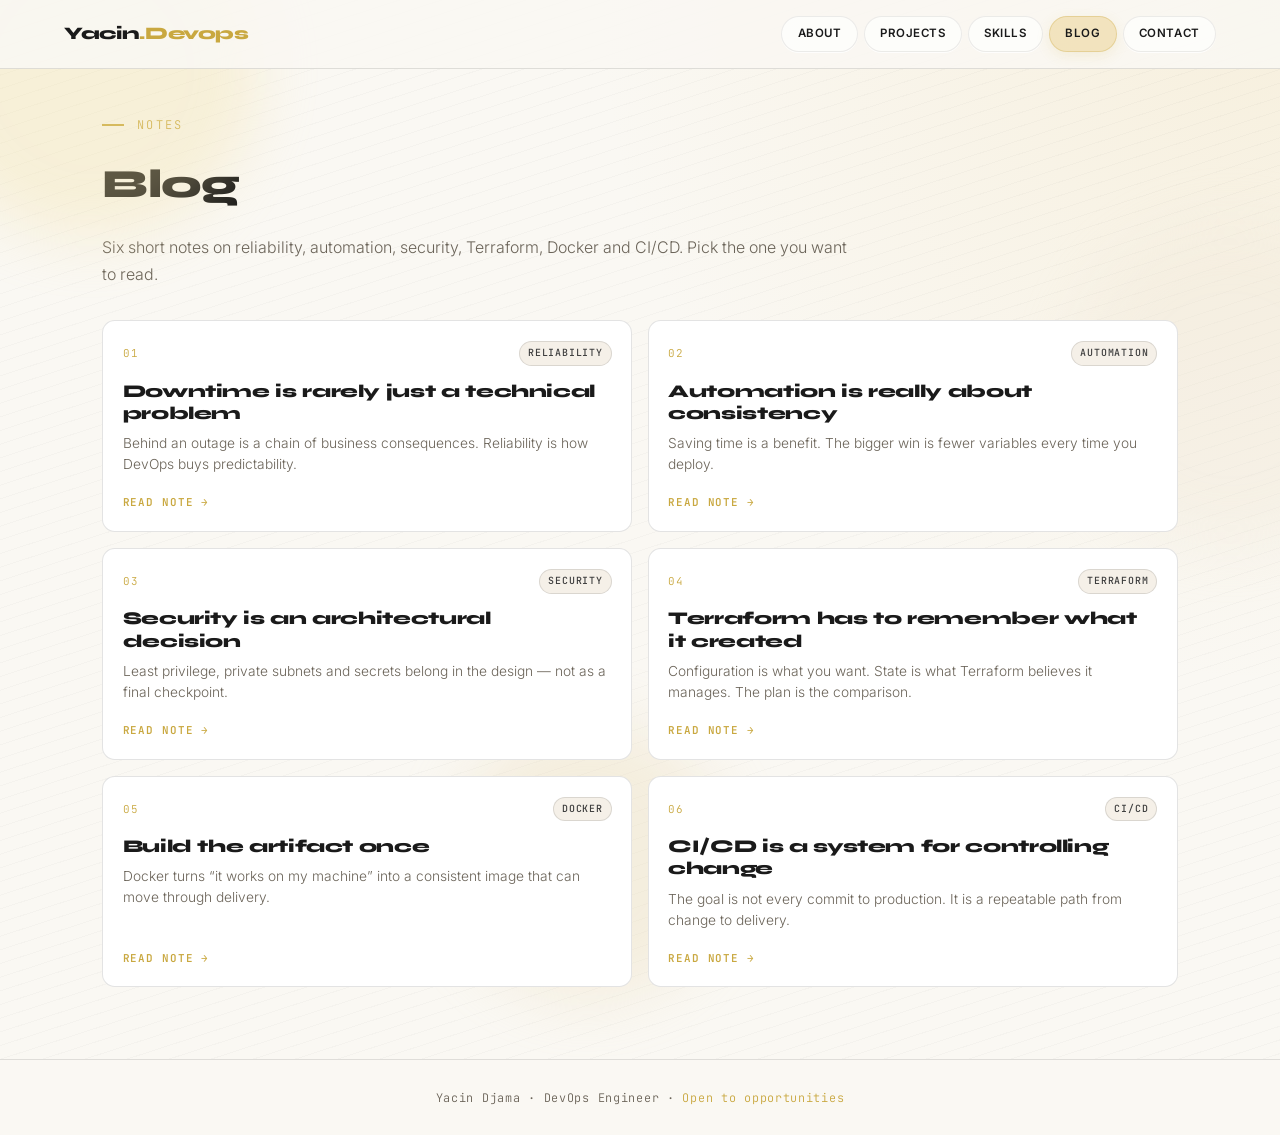
==== commit 4c623dd3: "updated blog section" ====
--- a/blog.html
+++ b/blog.html
@@ -3,7 +3,7 @@
 <head>
 <meta charset="UTF-8">
 <meta name="viewport" content="width=device-width, initial-scale=1.0">
-<title>Terraform Blocks | Yacin Djama</title>
+<title>Blog | Yacin Djama</title>
 <link rel="preconnect" href="https://fonts.googleapis.com">
 <link href="https://fonts.googleapis.com/css2?family=Syne:wght@400;600;700;800&family=Inter:wght@300;400;500;600&family=JetBrains+Mono:wght@400;500&display=swap" rel="stylesheet">
 <link rel="stylesheet" href="styles.css">
@@ -30,59 +30,226 @@
   <div class="section-inner">
     <div class="section-tag">Notes</div>
     <h2>Blog</h2>
-    <p class="section-intro">Short field notes on infrastructure as code — the patterns I keep coming back to when a deploy has to be boring.</p>
-
-    <article class="post-shell">
-      <div class="blog-kicker">
-        <span>1 min read</span>
-        <span class="dot-sep" aria-hidden="true"></span>
-        <span>7 Sep 2026</span>
+    <p class="section-intro blog-listing-only">Six short notes on reliability, automation, security, Terraform, Docker and CI/CD. Pick the one you want to read.</p>
+
+    <div class="blog-picker">
+      <a class="note-card" href="#reliability">
+        <div class="note-card-top"><span class="note-num">01</span><span class="note-tag">Reliability</span></div>
+        <h3>Downtime is rarely just a technical problem</h3>
+        <p>Behind an outage is a chain of business consequences. Reliability is how DevOps buys predictability.</p>
+        <span class="note-go">Read note →</span>
+      </a>
+      <a class="note-card" href="#automation">
+        <div class="note-card-top"><span class="note-num">02</span><span class="note-tag">Automation</span></div>
+        <h3>Automation is really about consistency</h3>
+        <p>Saving time is a benefit. The bigger win is fewer variables every time you deploy.</p>
+        <span class="note-go">Read note →</span>
+      </a>
+      <a class="note-card" href="#security">
+        <div class="note-card-top"><span class="note-num">03</span><span class="note-tag">Security</span></div>
+        <h3>Security is an architectural decision</h3>
+        <p>Least privilege, private subnets and secrets belong in the design — not as a final checkpoint.</p>
+        <span class="note-go">Read note →</span>
+      </a>
+      <a class="note-card" href="#terraform-state">
+        <div class="note-card-top"><span class="note-num">04</span><span class="note-tag">Terraform</span></div>
+        <h3>Terraform has to remember what it created</h3>
+        <p>Configuration is what you want. State is what Terraform believes it manages. The plan is the comparison.</p>
+        <span class="note-go">Read note →</span>
+      </a>
+      <a class="note-card" href="#docker">
+        <div class="note-card-top"><span class="note-num">05</span><span class="note-tag">Docker</span></div>
+        <h3>Build the artifact once</h3>
+        <p>Docker turns “it works on my machine” into a consistent image that can move through delivery.</p>
+        <span class="note-go">Read note →</span>
+      </a>
+      <a class="note-card" href="#cicd">
+        <div class="note-card-top"><span class="note-num">06</span><span class="note-tag">CI/CD</span></div>
+        <h3>CI/CD is a system for controlling change</h3>
+        <p>The goal is not every commit to production. It is a repeatable path from change to delivery.</p>
+        <span class="note-go">Read note →</span>
+      </a>
+    </div>
+
+    <article id="reliability" class="post-shell blog-article">
+      <a class="note-back" href="blog.html">← All notes</a>
+      <div class="blog-kicker">
+        <span>3 min read</span>
+        <span class="dot-sep" aria-hidden="true"></span>
+        <span>6 Oct 2026</span>
+        <span class="dot-sep" aria-hidden="true"></span>
+        <span>Reliability</span>
+      </div>
+      <h1 class="post-title">Downtime is rarely just a technical problem</h1>
+      <p class="post-lede">When an application goes down, the obvious problem is that the application isn't available.</p>
+      <div class="post-body">
+        <p>But behind that outage, there can be a much bigger chain of consequences.</p>
+        <p>Customers may be unable to complete purchases. Employees may be unable to access internal systems. Support teams can suddenly receive a wave of tickets. Engineers who were working on planned improvements may have to stop everything and investigate the incident.</p>
+        <p>This is why reliability is such an important part of DevOps.</p>
+        <p>Practices like health checks, monitoring, automated deployments, redundancy and rollback strategies aren't simply technical features.</p>
+        <p>They're ways of reducing business risk.</p>
+        <p>A reliable system gives a business something incredibly valuable:</p>
+        <p class="post-pull">predictability.</p>
+        <p>You can deploy a change and have confidence that the application will remain available.</p>
+        <p>And when something does go wrong, you can detect it quickly, understand what happened and recover without turning a small problem into a major incident.</p>
+        <p>The interesting part about DevOps is that the infrastructure itself isn't the final product.</p>
+        <p>The final product is the <strong>reliable service that infrastructure enables.</strong></p>
+      </div>
+      <p class="post-close">That's where engineering decisions start becoming business decisions.</p>
+    </article>
+
+    <article id="automation" class="post-shell blog-article">
+      <a class="note-back" href="blog.html">← All notes</a>
+      <div class="blog-kicker">
+        <span>3 min read</span>
+        <span class="dot-sep" aria-hidden="true"></span>
+        <span>6 Oct 2026</span>
+        <span class="dot-sep" aria-hidden="true"></span>
+        <span>Automation</span>
+      </div>
+      <h1 class="post-title">Automation is really about consistency</h1>
+      <p class="post-lede"><strong>One of the biggest misunderstandings about automation is that its main purpose is saving engineers time.</strong></p>
+      <div class="post-body">
+        <p>That's certainly a benefit.</p>
+        <p>But the bigger advantage is <strong>consistency</strong>.</p>
+        <p>Imagine a deployment that requires an engineer to manually build an application, push an image, update infrastructure, change configuration and then verify that everything is working.</p>
+        <p>It might work perfectly.</p>
+        <p>But what happens when the same process needs to happen again next week?</p>
+        <p>And again the week after?</p>
+        <p>Eventually, someone forgets a step.</p>
+        <p>A configuration is slightly different.</p>
+        <p>A command is run against the wrong environment.</p>
+        <p>A deployment behaves differently from the previous one.</p>
+        <p>Automation turns that process into something repeatable.</p>
+        <p>Terraform can define infrastructure. Docker can package an application. CI/CD can standardise how changes are built and deployed. Monitoring can continuously verify the resulting system.</p>
+        <p>The value isn't simply:</p>
+        <p class="post-pull">“We deployed faster.”</p>
+        <p>It's:</p>
+        <p class="post-pull">“We reduced the number of variables involved in deploying.”</p>
+        <p>That distinction matters.</p>
+        <p>Because businesses don't just need engineers who can make things work once.</p>
+        <p>They need systems and processes that can <strong>keep working repeatedly.</strong></p>
+      </div>
+      <p class="post-close">That's one of the reasons automation sits at the heart of modern DevOps.</p>
+    </article>
+
+    <article id="security" class="post-shell blog-article">
+      <a class="note-back" href="blog.html">← All notes</a>
+      <div class="blog-kicker">
+        <span>3 min read</span>
+        <span class="dot-sep" aria-hidden="true"></span>
+        <span>6 Oct 2026</span>
+        <span class="dot-sep" aria-hidden="true"></span>
+        <span>Security</span>
+      </div>
+      <h1 class="post-title">Security is an architectural decision</h1>
+      <p class="post-lede"><strong>Security is often treated as something that happens after infrastructure has been built.</strong></p>
+      <div class="post-body">
+        <p>But many security decisions are made long before an application reaches production.</p>
+        <p>Consider a simple AWS environment.</p>
+        <div class="question-list">
+          <p>Should an application server be publicly accessible?</p>
+          <p>Should every service have administrator permissions?</p>
+          <p>Should secrets be stored directly inside the source code?</p>
+          <p>Should every component be able to communicate with every other component?</p>
+        </div>
+        <p>These aren't questions that can be solved by adding a security tool at the end.</p>
+        <p>They're architectural decisions.</p>
+        <p>A DevOps approach to security means thinking about these decisions while designing and deploying infrastructure.</p>
+        <p>Least-privilege IAM limits what identities can do. Security groups control which traffic is allowed. Private subnets can keep resources away from direct internet access. Secrets management prevents sensitive values from being embedded into code. HTTPS protects data while it travels between clients and services.</p>
+        <p>None of these guarantees that a system is completely secure.</p>
+        <p>That's not realistic.</p>
+        <p>But each decision can reduce unnecessary exposure and limit the potential impact of mistakes.</p>
+        <p>This is why <strong>“secure by design”</strong> is more than a security slogan.</p>
+        <p>The infrastructure itself should contribute to the security of the application.</p>
+      </div>
+      <p class="post-close">Security isn't a final checkpoint. It's part of the system you're building from the beginning.</p>
+    </article>
+
+    <article id="terraform-state" class="post-shell blog-article">
+      <a class="note-back" href="blog.html">← All notes</a>
+      <div class="blog-kicker">
+        <span>3 min read</span>
+        <span class="dot-sep" aria-hidden="true"></span>
+        <span>6 Oct 2026</span>
         <span class="dot-sep" aria-hidden="true"></span>
         <span>Terraform</span>
       </div>
-
-      <h1 class="post-title">Terraform blocks, without the noise</h1>
-      <p class="post-lede">A Terraform file is not a script. It is a stack of <strong>blocks</strong> — labelled containers that declare intent. Once you see that, HCL stops looking like syntax and starts looking like a filing system.</p>
-
-      <div class="post-body">
-        <p>Every block has a type, optional labels, and a body. The type tells Terraform what kind of object you mean. The labels name it. The body is the contract: arguments in, attributes out. That pattern repeats from the first <code>provider</code> to the last <code>output</code>.</p>
-
-        <div class="code-panel">
-          <div class="code-panel-bar">
-            <span>main.tf</span>
-            <span>block anatomy</span>
-          </div>
-          <pre><span class="cmt"># type        labels              body</span>
-<span class="kw">resource</span> <span class="str">"aws_s3_bucket"</span> <span class="str">"logs"</span> {
-  bucket = <span class="str">"app-logs-${var.env}"</span>
-  tags   = { managed_by = <span class="str">"terraform"</span> }
-}</pre>
+      <h1 class="post-title">Terraform has to remember what it created</h1>
+      <p class="post-lede"><strong>You write Terraform configuration.</strong> Terraform creates the infrastructure. So where does Terraform remember what it created?</p>
+      <div class="post-body">
+        <p>That's where <strong>state</strong> comes in.</p>
+        <p>Your <code>.tf</code> files describe the infrastructure you want.</p>
+        <p>But Terraform also needs to keep track of the relationship between those resource definitions and the real infrastructure that exists.</p>
+        <p>For example, you might define an AWS VPC in Terraform. Terraform creates it. Later, you change the configuration. Terraform needs to determine whether that existing VPC should be modified, replaced or left alone.</p>
+        <p>State helps Terraform make that comparison.</p>
+        <p>Conceptually, you can think of the process as:</p>
+        <div class="block-grid">
+          <div class="block-card"><div class="k">Configuration</div><div class="v">What you want</div></div>
+          <div class="block-card"><div class="k">State</div><div class="v">What Terraform believes it manages</div></div>
+          <div class="block-card"><div class="k">Real infrastructure</div><div class="v">What actually exists</div></div>
         </div>
-
-        <p>Start with four blocks and you can ship real infrastructure. Everything else is a refinement of the same idea.</p>
-      </div>
-
-      <div class="block-grid">
-        <div class="block-card">
-          <div class="k">terraform / provider</div>
-          <div class="v">Who you talk to, which versions you pin, and where state lives. This is the frame, not the picture.</div>
-        </div>
-        <div class="block-card">
-          <div class="k">resource</div>
-          <div class="v">The thing Terraform will create and keep. Address it later as <code>aws_s3_bucket.logs</code>.</div>
-        </div>
-        <div class="block-card">
-          <div class="k">variable / output</div>
-          <div class="v">The public contract. Inputs you can change without rewriting the module. Outputs other stacks can consume.</div>
-        </div>
-      </div>
-
-      <div class="post-body">
-        <p><strong>Data</strong> blocks are lookups, not creates — they read an existing VPC, AMI, or secret so your config stays honest. <strong>Module</strong> blocks are folders you trust: same block shape, just pointing at someone else’s resources. Locals are the sticky notes you do not want to repeat.</p>
-        <p>If a plan looks chaotic, it is usually because blocks are mixed: a resource doing a data source’s job, a variable that should have been a local, a module hiding a one-off. Keep each block doing one job and Terraform stays readable under pressure.</p>
-      </div>
-
-      <p class="post-close">Treat blocks as a filing system, not a language quiz. <strong>Name clearly, pin versions, and let Terraform own the lifecycle.</strong> The rest is just repeating that pattern until the pipeline is boring — which is the point.</p>
+        <p>Terraform uses these together when creating an execution plan.</p>
+        <p>This is also why state becomes particularly important when working in teams. You don't want multiple engineers independently manipulating the same state at the same time. Remote state and locking mechanisms help coordinate those operations.</p>
+        <p>The more I learned about Terraform, the more I realised that understanding state is just as important as understanding the resource blocks themselves.</p>
+        <p>Terraform isn't simply:</p>
+        <p class="post-pull">“Write code → create AWS resources.”</p>
+        <p>There's an entire state-management system underneath that workflow.</p>
+      </div>
+      <p class="post-close">And once you understand that, Terraform becomes much easier to reason about.</p>
+    </article>
+
+    <article id="docker" class="post-shell blog-article">
+      <a class="note-back" href="blog.html">← All notes</a>
+      <div class="blog-kicker">
+        <span>3 min read</span>
+        <span class="dot-sep" aria-hidden="true"></span>
+        <span>6 Oct 2026</span>
+        <span class="dot-sep" aria-hidden="true"></span>
+        <span>Docker</span>
+      </div>
+      <h1 class="post-title">Build the artifact once</h1>
+      <p class="post-lede"><strong>“It works on my machine.”</strong> For years, this has been one of those frustrating phrases in software development.</p>
+      <div class="post-body">
+        <p>A developer's machine might have a particular version of a runtime, dependency or system library. Another environment might have something slightly different. The application works in one place and behaves differently somewhere else.</p>
+        <p>Docker approaches this problem by packaging an application and its dependencies into an image that can then be run as a container.</p>
+        <p>That gives the team a consistent artifact to work with.</p>
+        <p>Instead of thinking:</p>
+        <p class="post-pull">“What environment does this application need?”</p>
+        <p>You can start thinking:</p>
+        <p class="post-pull">“What image are we running?”</p>
+        <p>That image can then move through different stages of the delivery process. A developer can run it locally. A CI pipeline can build and test it. A container registry can store it. A platform such as ECS or Kubernetes can run it.</p>
+        <p>Of course, containers don't magically eliminate environment differences. Networking, storage, configuration, permissions and the underlying platform still matter.</p>
+        <p>But Docker gives teams a consistent way to package and distribute applications.</p>
+        <p>And that's the important DevOps idea:</p>
+      </div>
+      <p class="post-close"><strong>Build the artifact once, then move that same artifact through the delivery process.</strong> That's very different from rebuilding an application differently every time it reaches a new environment.</p>
+    </article>
+
+    <article id="cicd" class="post-shell blog-article">
+      <a class="note-back" href="blog.html">← All notes</a>
+      <div class="blog-kicker">
+        <span>3 min read</span>
+        <span class="dot-sep" aria-hidden="true"></span>
+        <span>6 Oct 2026</span>
+        <span class="dot-sep" aria-hidden="true"></span>
+        <span>CI/CD</span>
+      </div>
+      <h1 class="post-title">CI/CD is a system for controlling change</h1>
+      <p class="post-lede"><strong>CI/CD is often explained as “automating deployments.”</strong> That's not wrong. But it misses the bigger picture.</p>
+      <div class="post-body">
+        <p>Software changes constantly. The challenge isn't simply getting a new version into production. The challenge is doing it <strong>consistently and safely</strong>.</p>
+        <p>A CI/CD pipeline creates a defined path for those changes. A developer pushes code. The pipeline can build the application, run tests, create an artifact, publish it and deploy it. Then the system can verify whether the deployment succeeded.</p>
+        <p>Instead of relying on a collection of manual commands and someone's memory, the process becomes documented in automation.</p>
+        <p>That has another important benefit:</p>
+        <p class="post-pull">change becomes visible.</p>
+        <p>You can see what was deployed, when it was deployed and which version was involved. If something goes wrong, that information becomes extremely useful when investigating the problem or rolling back.</p>
+        <p>But there's an important distinction. CI/CD doesn't automatically mean:</p>
+        <p class="post-pull">“Every commit goes straight to production.”</p>
+        <p>A mature delivery process can include testing, approvals, environment gates, security checks and deployment strategies appropriate to the system.</p>
+        <p>The goal isn't maximum automation at any cost. The goal is to create a <strong>repeatable path from change to delivery</strong>.</p>
+      </div>
+      <p class="post-close">That's why I think of CI/CD less as a deployment tool and more as a system for <strong>controlling how change reaches your infrastructure.</strong></p>
     </article>
   </div>
 </section>
@@ -109,6 +276,13 @@
 
   window.addEventListener('scroll', onScroll, { passive: true });
   onScroll();
+
+  const openNote = () => {
+    if (location.hash) window.scrollTo(0, 0);
+  };
+  window.addEventListener('hashchange', openNote);
+  openNote();
+
   YD.trackPage('blog');
 </script>
 </body>
--- a/styles.css
+++ b/styles.css
@@ -1171,6 +1171,7 @@
     .analytics-kpis,
     .analytics-head { grid-template-columns: 1fr; }
     .page-blog #page { padding: 6.2rem 1.15rem 3rem; }
+    .blog-picker { grid-template-columns: 1fr; }
   }
 
   @media (max-width: 560px) {
@@ -1222,6 +1223,179 @@
     box-shadow: 0 18px 40px rgba(26,26,26,0.05);
   }
 
+  .blog-picker {
+    display: grid;
+    grid-template-columns: repeat(2, minmax(0, 1fr));
+    gap: 1rem;
+  }
+
+  .note-card {
+    display: flex;
+    flex-direction: column;
+    align-items: flex-start;
+    text-decoration: none;
+    color: inherit;
+    background: white;
+    border: 1px solid var(--border);
+    border-radius: 0.8rem;
+    padding: 1.25rem 1.2rem 1.2rem;
+    min-height: 100%;
+    position: relative;
+    overflow: hidden;
+    transition: transform 0.22s ease, box-shadow 0.22s ease, border-color 0.22s ease;
+  }
+
+  .note-card::after {
+    content: '';
+    position: absolute;
+    bottom: 0;
+    left: 0;
+    right: 0;
+    height: 3px;
+    background: linear-gradient(90deg, var(--tan), var(--tan-dark));
+    opacity: 0;
+    transition: opacity 0.2s;
+  }
+
+  .note-card:hover {
+    transform: translateY(-4px);
+    box-shadow: 0 12px 36px rgba(26,26,26,0.08);
+  }
+
+  .note-card:hover::after { opacity: 1; }
+
+  .note-card:focus-visible {
+    outline: 2px solid var(--tan-dark);
+    outline-offset: 3px;
+  }
+
+  .note-card-top {
+    display: flex;
+    justify-content: space-between;
+    align-items: center;
+    width: 100%;
+    margin-bottom: 0.85rem;
+  }
+
+  .note-num {
+    font-family: 'JetBrains Mono', monospace;
+    font-size: 0.68rem;
+    letter-spacing: 0.12em;
+    color: var(--tan-dark);
+  }
+
+  .note-tag {
+    font-family: 'JetBrains Mono', monospace;
+    font-size: 0.62rem;
+    letter-spacing: 0.08em;
+    text-transform: uppercase;
+    color: var(--charcoal-soft);
+    background: var(--cream);
+    border: 1px solid var(--border);
+    padding: 0.18rem 0.5rem;
+    border-radius: 999px;
+    font-weight: 500;
+  }
+
+  .note-card h3 {
+    font-family: 'Syne', sans-serif;
+    font-size: 1.12rem;
+    font-weight: 800;
+    letter-spacing: -0.02em;
+    line-height: 1.25;
+    color: var(--charcoal);
+    margin-bottom: 0.55rem;
+  }
+
+  .note-card p {
+    color: var(--muted);
+    font-size: 0.86rem;
+    line-height: 1.55;
+    margin-bottom: 1.1rem;
+    flex: 1;
+  }
+
+  .note-card .note-go {
+    font-family: 'JetBrains Mono', monospace;
+    font-size: 0.68rem;
+    letter-spacing: 0.08em;
+    text-transform: uppercase;
+    color: var(--tan-dark);
+    font-weight: 600;
+  }
+
+  .blog-article { display: none; }
+
+  .blog-article:target { display: block; }
+
+  .page-blog:has(.blog-article:target) .blog-picker,
+  .page-blog:has(.blog-article:target) .blog-listing-only {
+    display: none;
+  }
+
+  .note-back {
+    display: inline-flex;
+    align-items: center;
+    gap: 0.4rem;
+    margin-bottom: 1.15rem;
+    color: var(--muted);
+    text-decoration: none;
+    font-family: 'JetBrains Mono', monospace;
+    font-size: 0.68rem;
+    letter-spacing: 0.08em;
+    text-transform: uppercase;
+    font-weight: 600;
+  }
+
+  .note-back:hover { color: var(--charcoal); }
+
+  .post-pull {
+    font-family: 'Syne', sans-serif;
+    font-size: clamp(1.15rem, 2.4vw, 1.45rem);
+    font-weight: 800;
+    letter-spacing: -0.02em;
+    line-height: 1.3;
+    color: var(--charcoal);
+    margin: 1.15rem 0 1.3rem;
+    padding-left: 0.95rem;
+    border-left: 2px solid var(--tan-dark);
+    max-width: 34rem;
+  }
+
+  .question-list {
+    margin: 1.1rem 0 1.35rem;
+    padding: 0.95rem 1rem;
+    background: var(--cream);
+    border: 1px solid var(--border);
+    border-radius: 0.6rem;
+  }
+
+  .question-list p {
+    margin-bottom: 0.55rem;
+    color: var(--charcoal);
+    font-size: 0.92rem;
+  }
+
+  .question-list p:last-child { margin-bottom: 0; }
+
+  .post-body .stack-path {
+    display: grid;
+    gap: 0.45rem;
+    margin: 1.1rem 0 1.4rem;
+  }
+
+  .stack-path span {
+    display: block;
+    font-family: 'JetBrains Mono', monospace;
+    font-size: 0.78rem;
+    color: var(--muted);
+  }
+
+  .stack-path strong {
+    color: var(--charcoal);
+    font-weight: 600;
+  }
+
   .post-title {
     font-family: 'Syne', sans-serif;
     font-size: clamp(1.7rem, 4vw, 2.45rem);
